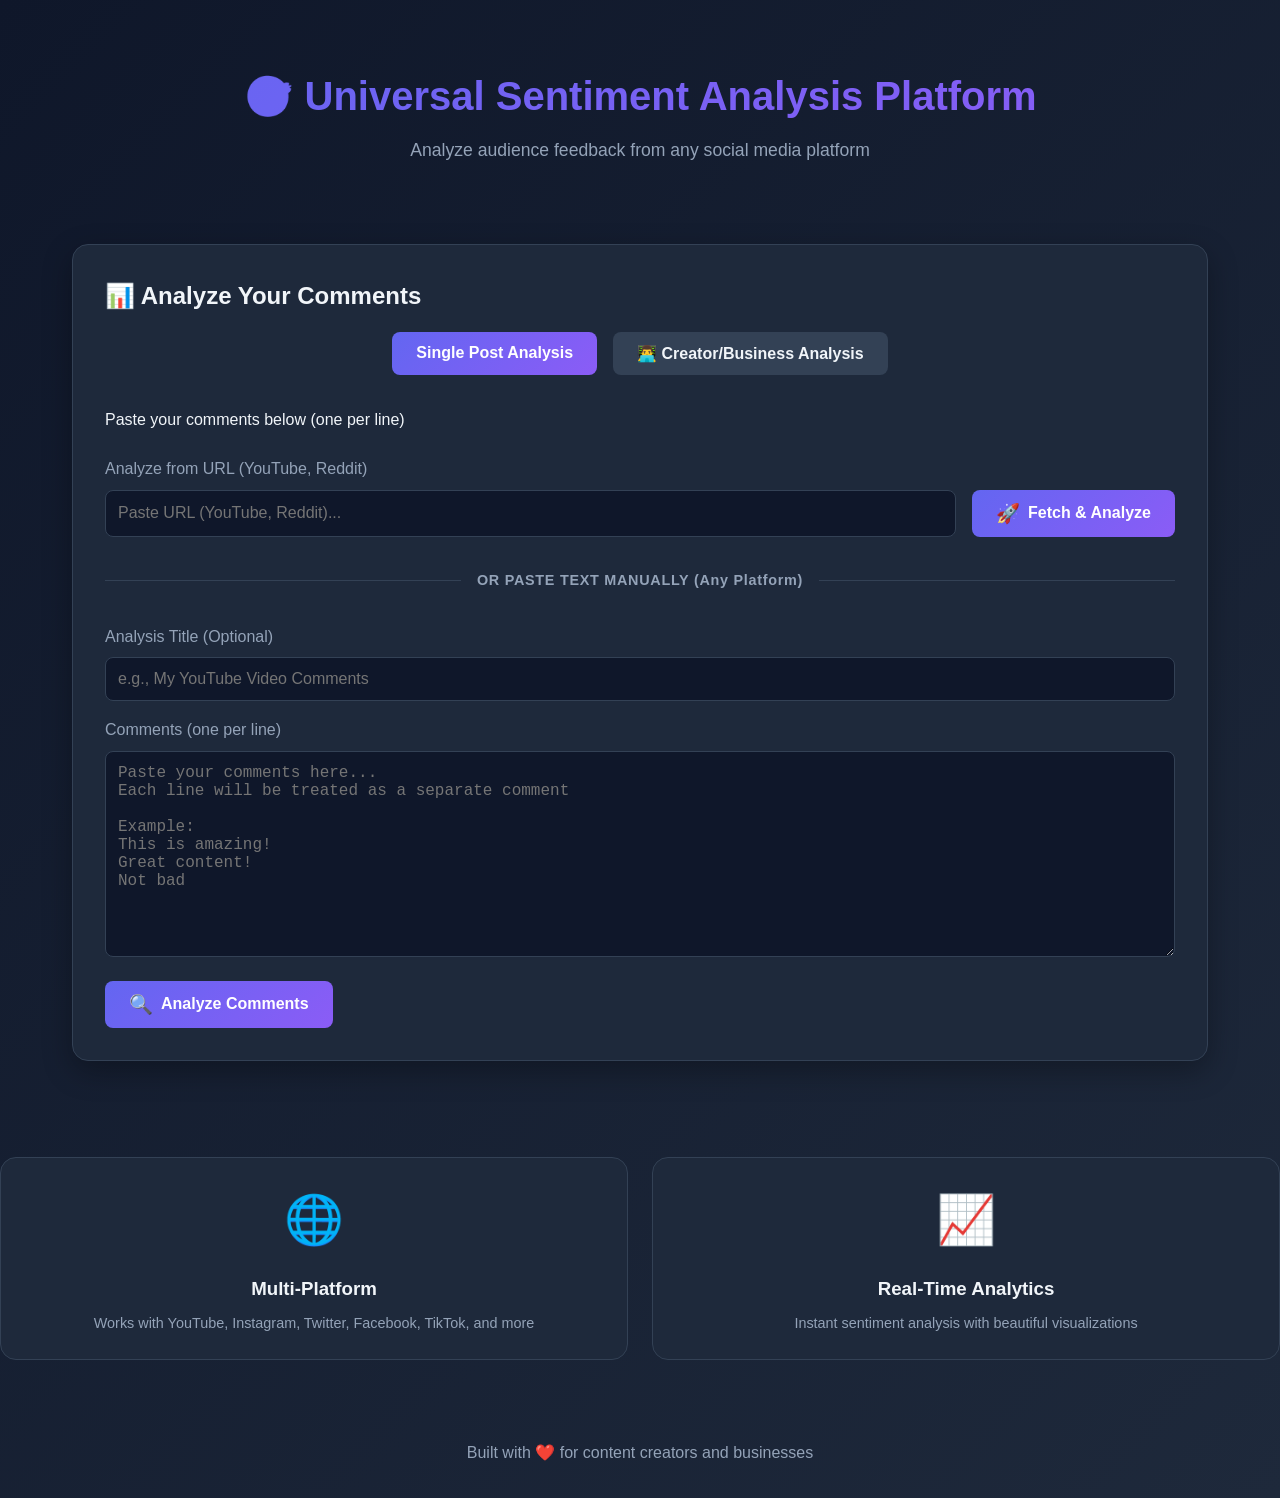
==== templates/index.html @ 6df2c677 "Relocation: Moved project to repository root for full Vercel compatibility" ====
<!DOCTYPE html>
<html lang="en">

<head>
    <meta charset="UTF-8">
    <meta name="viewport" content="width=device-width, initial-scale=1.0">
    <title>Universal Sentiment Analysis Platform</title>
    <link rel="stylesheet" href="/static/css/style.css">
</head>

<body>
    <div class="container">
        <header>
            <h1>🎯 Universal Sentiment Analysis Platform</h1>
            <p class="subtitle">Analyze audience feedback from any social media platform</p>
        </header>

        <main>
            <div class="card">
                <h2>📊 Analyze Your Comments</h2>

                <div class="mode-toggle"
                    style="display: flex; gap: 1rem; margin-bottom: 2rem; justify-content: center;">
                    <button id="singleModeBtn" class="btn btn-primary active-mode">Single Post Analysis</button>
                    <button id="creatorModeBtn" class="btn btn-secondary">👨‍💻 Creator/Business Analysis</button>
                </div>

                <div id="singleModeSection">
                    <p>Paste your comments below (one per line)</p>

                    <div class="input-section">
                        <label for="urlInput">Analyze from URL (YouTube, Reddit)</label>
                        <div class="url-input-group">
                            <input type="text" id="urlInput" placeholder="Paste URL (YouTube, Reddit)..." />
                            <button id="analyzeUrlBtn" class="btn btn-primary">
                                <span class="btn-icon">🚀</span> Fetch & Analyze
                            </button>
                        </div>

                        <div class="divider">
                            <span>OR PASTE TEXT MANUALLY (Any Platform)</span>
                        </div>

                        <label for="title">Analysis Title (Optional)</label>
                        <input type="text" id="title" placeholder="e.g., My YouTube Video Comments" />

                        <label for="comments">Comments (one per line)</label>
                        <textarea id="comments" rows="10"
                            placeholder="Paste your comments here...&#10;Each line will be treated as a separate comment&#10;&#10;Example:&#10;This is amazing!&#10;Great content!&#10;Not bad"></textarea>

                        <div class="button-group">
                            <button id="analyzeBtn" class="btn btn-primary">
                                <span class="btn-icon">🔍</span> Analyze Comments
                            </button>
                        </div>

                        <input type="file" id="csvFile" accept=".csv" style="display: none;">
                    </div>

                </div> <!-- End of singleModeSection -->

            </div> <!-- End of singleModeSection -->
    </div>

    <div id="loading" class="loading" style="display: none;">
        <div class="spinner"></div>
        <p>Analyzing comments...</p>
    </div>

    <div id="error" class="error" style="display: none;"></div>

    <!-- Creator Mode Section (Hidden by default) -->
    <div id="creatorModeSection" class="card" style="display: none;">
        <h2>👨‍💻 Creator Business Analysis</h2>
        <p>Analyze a creator's overall brand suitability by aggregating multiple posts/videos.</p>

        <div class="input-section">
            <label for="creatorName">Creator Name / Handle</label>
            <input type="text" id="creatorName" placeholder="e.g. @TechReviewer" />

            <label>Content URLs (Add YouTube videos, Reddit posts, etc.)</label>
            <div id="urlList">
                <div class="url-input-group">
                    <input type="text" class="creator-url-input" placeholder="Paste URL 1..." />
                </div>
                <div class="url-input-group">
                    <input type="text" class="creator-url-input" placeholder="Paste URL 2..." />
                </div>
                <div class="url-input-group">
                    <input type="text" class="creator-url-input" placeholder="Paste URL 3..." />
                </div>
            </div>

            <button id="addUrlBtn" class="btn btn-secondary"
                style="margin-bottom: 2rem; width: 100%; font-size: 0.9rem;">
                + Add URL Source
            </button>

            <button id="analyzeCreatorBtn" class="btn btn-primary" style="width: 100%;">
                <span class="btn-icon">📈</span> Generate Business Report
            </button>
        </div>
    </div>

    <div class="features">
        <div class="feature-card">
            <div class="feature-icon">🌐</div>
            <h3>Multi-Platform</h3>
            <p>Works with YouTube, Instagram, Twitter, Facebook, TikTok, and more</p>
        </div>
        <div class="feature-card">
            <div class="feature-icon">📈</div>
            <h3>Real-Time Analytics</h3>
            <p>Instant sentiment analysis with beautiful visualizations</p>
        </div>
    </div>
    </main>

    <footer>
        <p>Built with ❤️ for content creators and businesses</p>
    </footer>
    </div>

    <script src="/static/js/app.js"></script>
</body>

</html>
---- static/css/style.css ----
/* Universal Sentiment Analysis Platform - Styles */

:root {
    --primary-color: #6366f1;
    --secondary-color: #8b5cf6;
    --success-color: #10b981;
    --danger-color: #ef4444;
    --warning-color: #f59e0b;
    --neutral-color: #6b7280;
    --bg-color: #0f172a;
    --card-bg: #1e293b;
    --text-color: #f1f5f9;
    --text-secondary: #94a3b8;
    --border-color: #334155;
}

* {
    margin: 0;
    padding: 0;
    box-sizing: border-box;
}

body {
    font-family: 'Inter', -apple-system, BlinkMacSystemFont, 'Segoe UI', sans-serif;
    background: linear-gradient(135deg, #0f172a 0%, #1e293b 100%);
    color: var(--text-color);
    min-height: 100vh;
    line-height: 1.6;
}

.container {
    max-width: 1200px;
    margin: 0 auto;
    padding: 2rem;
}

/* Header */
header {
    text-align: center;
    margin-bottom: 3rem;
    padding: 2rem 0;
}

header h1 {
    font-size: 2.5rem;
    background: linear-gradient(135deg, var(--primary-color), var(--secondary-color));
    -webkit-background-clip: text;
    -webkit-text-fill-color: transparent;
    background-clip: text;
    margin-bottom: 0.5rem;
}

.subtitle {
    color: var(--text-secondary);
    font-size: 1.1rem;
}

/* Cards */
.card {
    background: var(--card-bg);
    border-radius: 1rem;
    padding: 2rem;
    margin-bottom: 2rem;
    box-shadow: 0 10px 30px rgba(0, 0, 0, 0.3);
    border: 1px solid var(--border-color);
}

.card h2 {
    margin-bottom: 1rem;
    color: var(--text-color);
}

/* Input Section */
.input-section {
    margin-top: 1.5rem;
}

.input-section label {
    display: block;
    margin-bottom: 0.5rem;
    color: var(--text-secondary);
    font-weight: 500;
}

.input-section input[type="text"],
.input-section textarea {
    width: 100%;
    padding: 0.75rem;
    background: var(--bg-color);
    border: 1px solid var(--border-color);
    border-radius: 0.5rem;
    color: var(--text-color);
    font-size: 1rem;
    margin-bottom: 1rem;
    transition: border-color 0.3s;
}

.input-section input[type="text"]:focus,
.input-section textarea:focus {
    outline: none;
    border-color: var(--primary-color);
}

.url-input-group {
    display: flex;
    gap: 1rem;
    margin-bottom: 2rem;
}

.url-input-group input {
    margin-bottom: 0 !important;
    flex: 1;
}

.divider {
    display: flex;
    align-items: center;
    text-align: center;
    color: var(--text-secondary);
    margin: 2rem 0;
}

.divider::before,
.divider::after {
    content: '';
    flex: 1;
    border-bottom: 1px solid var(--border-color);
}

.divider span {
    padding: 0 1rem;
    font-size: 0.9rem;
    font-weight: 600;
    letter-spacing: 0.05em;
}

.input-section textarea {
    resize: vertical;
    font-family: 'Courier New', monospace;
}

/* Buttons */
.button-group {
    display: flex;
    gap: 1rem;
    flex-wrap: wrap;
}

.btn {
    padding: 0.75rem 1.5rem;
    border: none;
    border-radius: 0.5rem;
    font-size: 1rem;
    font-weight: 600;
    cursor: pointer;
    transition: all 0.3s;
    display: inline-flex;
    align-items: center;
    gap: 0.5rem;
}

.btn-primary {
    background: linear-gradient(135deg, var(--primary-color), var(--secondary-color));
    color: white;
}

.btn-primary:hover {
    transform: translateY(-2px);
    box-shadow: 0 5px 20px rgba(99, 102, 241, 0.4);
}

.btn-secondary {
    background: var(--border-color);
    color: var(--text-color);
}

.btn-secondary:hover {
    background: var(--neutral-color);
}

.btn-icon {
    font-size: 1.2rem;
}

/* Loading */
.loading {
    text-align: center;
    padding: 2rem;
}

.spinner {
    border: 4px solid var(--border-color);
    border-top: 4px solid var(--primary-color);
    border-radius: 50%;
    width: 50px;
    height: 50px;
    animation: spin 1s linear infinite;
    margin: 0 auto 1rem;
}

@keyframes spin {
    0% {
        transform: rotate(0deg);
    }

    100% {
        transform: rotate(360deg);
    }
}

/* Error */
.error {
    background: rgba(239, 68, 68, 0.1);
    border: 1px solid var(--danger-color);
    color: var(--danger-color);
    padding: 1rem;
    border-radius: 0.5rem;
    margin-top: 1rem;
}

/* Features */
.features {
    display: grid;
    grid-template-columns: repeat(auto-fit, minmax(250px, 1fr));
    gap: 1.5rem;
    margin-top: 2rem;
}

.feature-card {
    background: var(--card-bg);
    padding: 1.5rem;
    border-radius: 1rem;
    text-align: center;
    border: 1px solid var(--border-color);
    transition: transform 0.3s;
}

.feature-card:hover {
    transform: translateY(-5px);
}

.feature-icon {
    font-size: 3rem;
    margin-bottom: 1rem;
}

.feature-card h3 {
    margin-bottom: 0.5rem;
    color: var(--text-color);
}

.feature-card p {
    color: var(--text-secondary);
    font-size: 0.9rem;
}

/* Stats Grid */
.stats-grid {
    display: grid;
    grid-template-columns: repeat(auto-fit, minmax(200px, 1fr));
    gap: 1.5rem;
    margin-bottom: 2rem;
}

.stat-card {
    background: var(--card-bg);
    padding: 1.5rem;
    border-radius: 1rem;
    text-align: center;
    border: 2px solid var(--border-color);
}

.stat-card.positive {
    border-color: var(--success-color);
}

.stat-card.negative {
    border-color: var(--danger-color);
}

.stat-card.neutral {
    border-color: var(--warning-color);
}

.stat-card.total {
    border-color: var(--primary-color);
}

.stat-icon {
    font-size: 2.5rem;
    margin-bottom: 0.5rem;
}

.stat-value {
    font-size: 2.5rem;
    font-weight: bold;
    margin-bottom: 0.25rem;
}

.stat-label {
    color: var(--text-secondary);
    font-size: 0.9rem;
}

/* Charts */
.charts-container {
    display: grid;
    grid-template-columns: repeat(auto-fit, minmax(400px, 1fr));
    gap: 2rem;
    margin-bottom: 2rem;
}

.chart-card {
    background: var(--card-bg);
    padding: 1.5rem;
    border-radius: 1rem;
    border: 1px solid var(--border-color);
}

.chart-card h3 {
    margin-bottom: 1rem;
    text-align: center;
}

/* Comments */
.filter-section {
    margin-bottom: 1.5rem;
}

.filter-select {
    width: 100%;
    padding: 0.75rem;
    background: var(--bg-color);
    border: 1px solid var(--border-color);
    border-radius: 0.5rem;
    color: var(--text-color);
    font-size: 1rem;
    margin-top: 0.5rem;
}

.comments-container {
    max-height: 500px;
    overflow-y: auto;
}

.comment-item {
    background: var(--bg-color);
    padding: 1rem;
    border-radius: 0.5rem;
    margin-bottom: 0.75rem;
    border-left: 4px solid var(--border-color);
}

.comment-item.positive {
    border-left-color: var(--success-color);
}

.comment-item.negative {
    border-left-color: var(--danger-color);
}

.comment-item.neutral {
    border-left-color: var(--warning-color);
}

/* Action Buttons */
.action-buttons {
    display: flex;
    gap: 1rem;
    justify-content: center;
    margin-top: 2rem;
}

/* Footer */
footer {
    text-align: center;
    padding: 2rem 0;
    color: var(--text-secondary);
    margin-top: 3rem;
}

/* Responsive */
@media (max-width: 768px) {
    .container {
        padding: 1rem;
    }

    header h1 {
        font-size: 1.8rem;
    }

    .charts-container {
        grid-template-columns: 1fr;
    }

    .button-group {
        flex-direction: column;
    }

    .btn {
        width: 100%;
        justify-content: center;
    }
}

/* Timestamp */
.timestamp {
    color: var(--text-secondary);
    font-size: 0.9rem;
    font-style: italic;
}
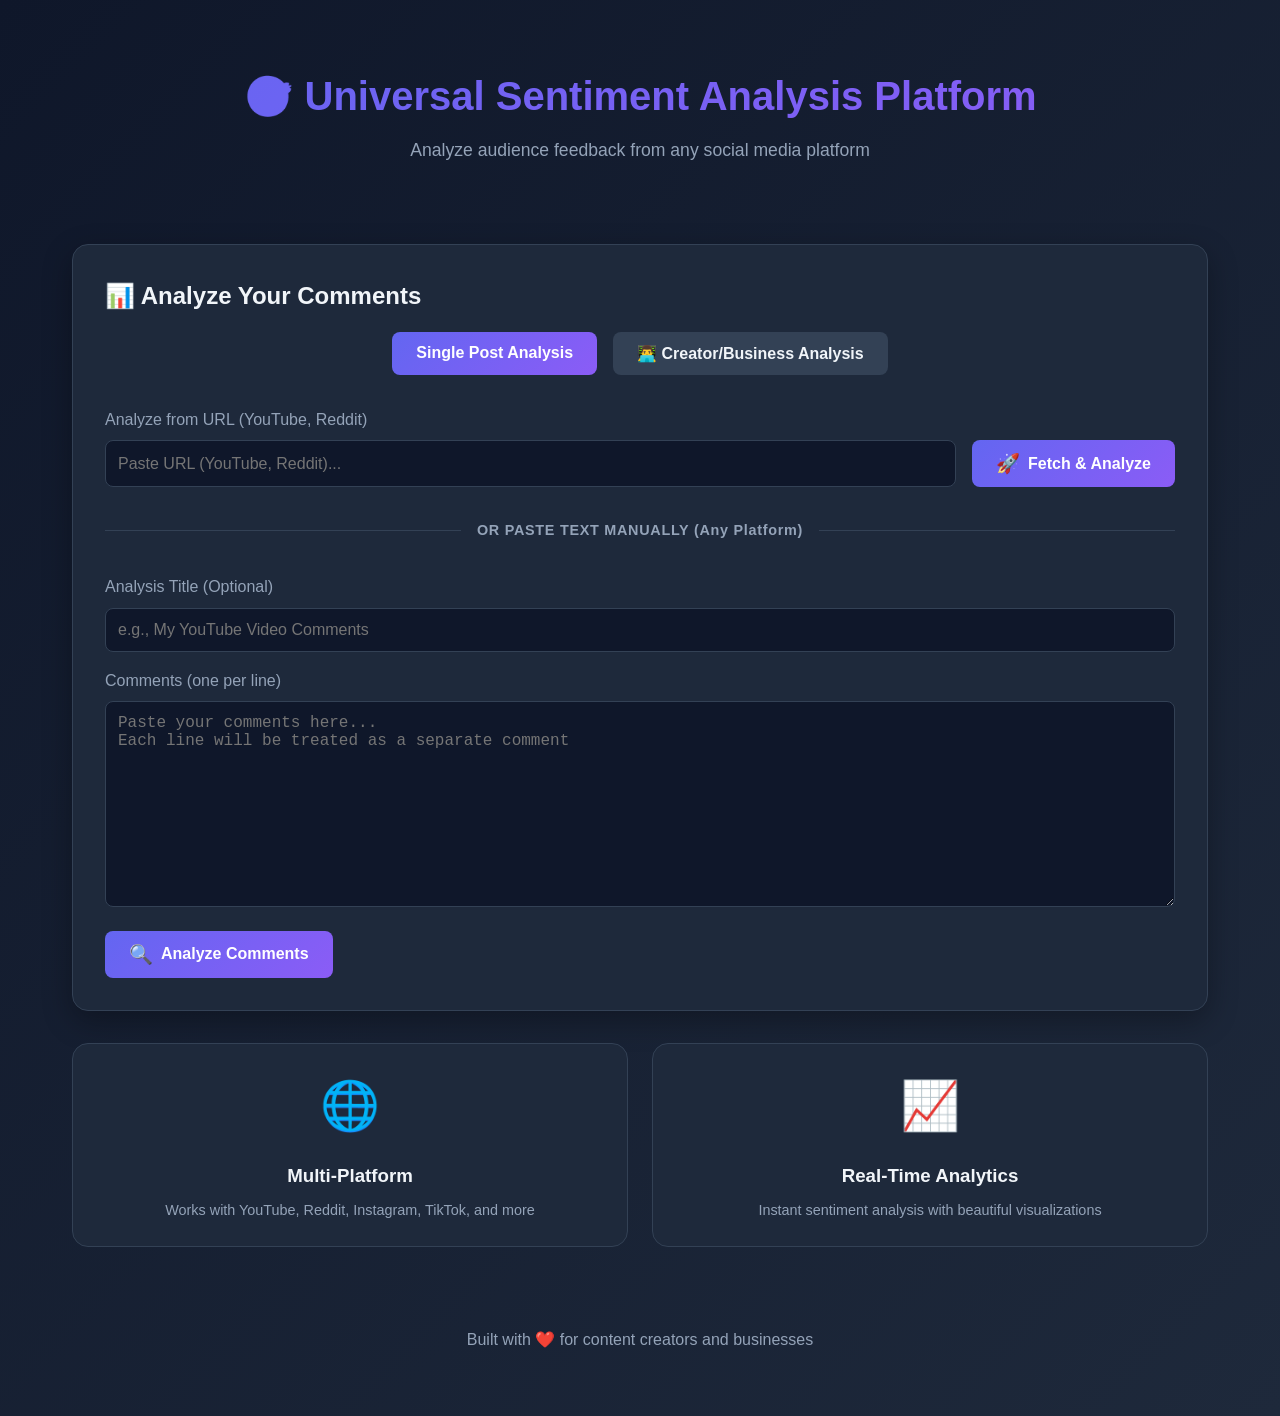
==== commit 2cf17d47: "UI: Added error reporting for failed scrapes and guidance for manual sets" ====
--- a/templates/index.html
+++ b/templates/index.html
@@ -25,9 +25,8 @@
                     <button id="creatorModeBtn" class="btn btn-secondary">👨‍💻 Creator/Business Analysis</button>
                 </div>
 
+                <!-- Single Mode Section -->
                 <div id="singleModeSection">
-                    <p>Paste your comments below (one per line)</p>
-
                     <div class="input-section">
                         <label for="urlInput">Analyze from URL (YouTube, Reddit)</label>
                         <div class="url-input-group">
@@ -46,20 +45,69 @@
 
                         <label for="comments">Comments (one per line)</label>
                         <textarea id="comments" rows="10"
-                            placeholder="Paste your comments here...&#10;Each line will be treated as a separate comment&#10;&#10;Example:&#10;This is amazing!&#10;Great content!&#10;Not bad"></textarea>
+                            placeholder="Paste your comments here...&#10;Each line will be treated as a separate comment"></textarea>
 
                         <div class="button-group">
                             <button id="analyzeBtn" class="btn btn-primary">
                                 <span class="btn-icon">🔍</span> Analyze Comments
                             </button>
                         </div>
+                    </div>
+                </div>
 
-                        <input type="file" id="csvFile" accept=".csv" style="display: none;">
+                <!-- Creator Mode Section -->
+                <div id="creatorModeSection" style="display: none;">
+                    <div class="input-section">
+                        <label for="creatorName">Creator Name / Handle</label>
+                        <input type="text" id="creatorName" placeholder="e.g. @TechReviewer" />
+
+                        <label>Content Sources (URLs or Manual Text)</label>
+                        <div id="urlList">
+                            <div class="url-input-group">
+                                <input type="text" class="creator-url-input"
+                                    placeholder="Paste URL (YouTube/Reddit)..." />
+                            </div>
+                        </div>
+
+                        <div style="display: flex; gap: 0.5rem; margin-top: 1rem;">
+                            <button id="addUrlBtn" class="btn btn-secondary" style="flex: 1; font-size: 0.85rem;">
+                                + Add URL
+                            </button>
+                            <button id="addManualBtn" class="btn btn-secondary" style="flex: 1; font-size: 0.85rem;">
+                                + Add Manual Set
+                            </button>
+                        </div>
+
+                        <p
+                            style="font-size: 0.8rem; color: var(--text-secondary); margin-top: 1rem; padding: 0.5rem; background: rgba(255,255,255,0.05); border-radius: 4px;">
+                            💡 **Instagram/TikTok Note:** Since these platforms often block bots, we recommend using "+
+                            Add Manual Set" and pasting the comments directly.
+                        </p>
+
+                        <button id="analyzeCreatorBtn" class="btn btn-primary" style="width: 100%; margin-top: 2rem;">
+                            <span class="btn-icon">📈</span> Generate Business Report
+                        </button>
                     </div>
+                </div>
+            </div>
 
-                </div> <!-- End of singleModeSection -->
+            <div class="features">
+                <div class="feature-card">
+                    <div class="feature-icon">🌐</div>
+                    <h3>Multi-Platform</h3>
+                    <p>Works with YouTube, Reddit, Instagram, TikTok, and more</p>
+                </div>
+                <div class="feature-card">
+                    <div class="feature-icon">📈</div>
+                    <h3>Real-Time Analytics</h3>
+                    <p>Instant sentiment analysis with beautiful visualizations</p>
+                </div>
+            </div>
+        </main>
 
-            </div> <!-- End of singleModeSection -->
+        <footer>
+            <p>Built with ❤️ for content creators and businesses</p>
+        </footer>
     </div>
 
     <div id="loading" class="loading" style="display: none;">
@@ -69,58 +117,6 @@
 
     <div id="error" class="error" style="display: none;"></div>
 
-    <!-- Creator Mode Section (Hidden by default) -->
-    <div id="creatorModeSection" class="card" style="display: none;">
-        <h2>👨‍💻 Creator Business Analysis</h2>
-        <p>Analyze a creator's overall brand suitability by aggregating multiple posts/videos.</p>
-
-        <div class="input-section">
-            <label for="creatorName">Creator Name / Handle</label>
-            <input type="text" id="creatorName" placeholder="e.g. @TechReviewer" />
-
-            <label>Content URLs (Add YouTube videos, Reddit posts, etc.)</label>
-            <div id="urlList">
-                <div class="url-input-group">
-                    <input type="text" class="creator-url-input" placeholder="Paste URL 1..." />
-                </div>
-                <div class="url-input-group">
-                    <input type="text" class="creator-url-input" placeholder="Paste URL 2..." />
-                </div>
-                <div class="url-input-group">
-                    <input type="text" class="creator-url-input" placeholder="Paste URL 3..." />
-                </div>
-            </div>
-
-            <button id="addUrlBtn" class="btn btn-secondary"
-                style="margin-bottom: 2rem; width: 100%; font-size: 0.9rem;">
-                + Add URL Source
-            </button>
-
-            <button id="analyzeCreatorBtn" class="btn btn-primary" style="width: 100%;">
-                <span class="btn-icon">📈</span> Generate Business Report
-            </button>
-        </div>
-    </div>
-
-    <div class="features">
-        <div class="feature-card">
-            <div class="feature-icon">🌐</div>
-            <h3>Multi-Platform</h3>
-            <p>Works with YouTube, Instagram, Twitter, Facebook, TikTok, and more</p>
-        </div>
-        <div class="feature-card">
-            <div class="feature-icon">📈</div>
-            <h3>Real-Time Analytics</h3>
-            <p>Instant sentiment analysis with beautiful visualizations</p>
-        </div>
-    </div>
-    </main>
-
-    <footer>
-        <p>Built with ❤️ for content creators and businesses</p>
-    </footer>
-    </div>
-
     <script src="/static/js/app.js"></script>
 </body>
 
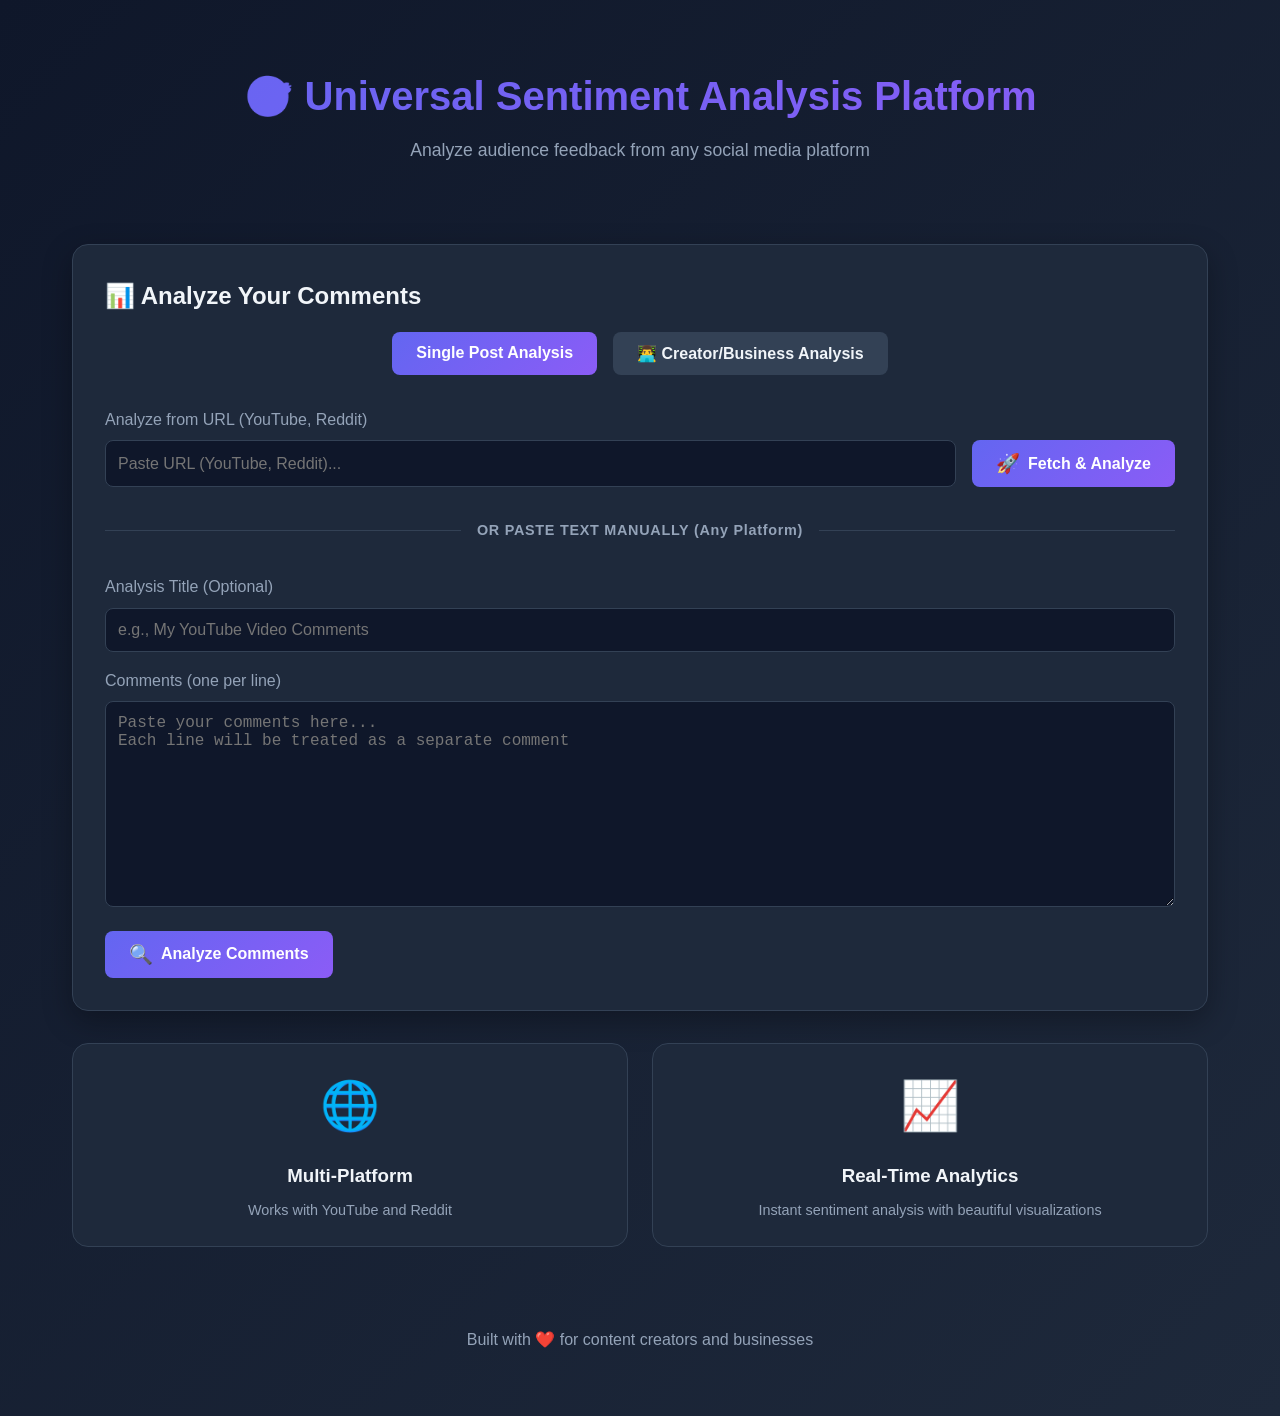
==== commit cb6714ed: "Strip: Removed Instagram support to focus on YouTube and Reddit as requested" ====
--- a/templates/index.html
+++ b/templates/index.html
@@ -80,8 +80,7 @@
 
                         <p
                             style="font-size: 0.8rem; color: var(--text-secondary); margin-top: 1rem; padding: 0.5rem; background: rgba(255,255,255,0.05); border-radius: 4px;">
-                            💡 **Instagram/TikTok Note:** Since these platforms often block bots, we recommend using "+
-                            Add Manual Set" and pasting the comments directly.
+                            💡 **Pro Tip:** For faster reports, try adding multiple YouTube or Reddit URLs at once!
                         </p>
 
                         <button id="analyzeCreatorBtn" class="btn btn-primary" style="width: 100%; margin-top: 2rem;">
@@ -95,7 +94,7 @@
                 <div class="feature-card">
                     <div class="feature-icon">🌐</div>
                     <h3>Multi-Platform</h3>
-                    <p>Works with YouTube, Reddit, Instagram, TikTok, and more</p>
+                    <p>Works with YouTube and Reddit</p>
                 </div>
                 <div class="feature-card">
                     <div class="feature-icon">📈</div>
